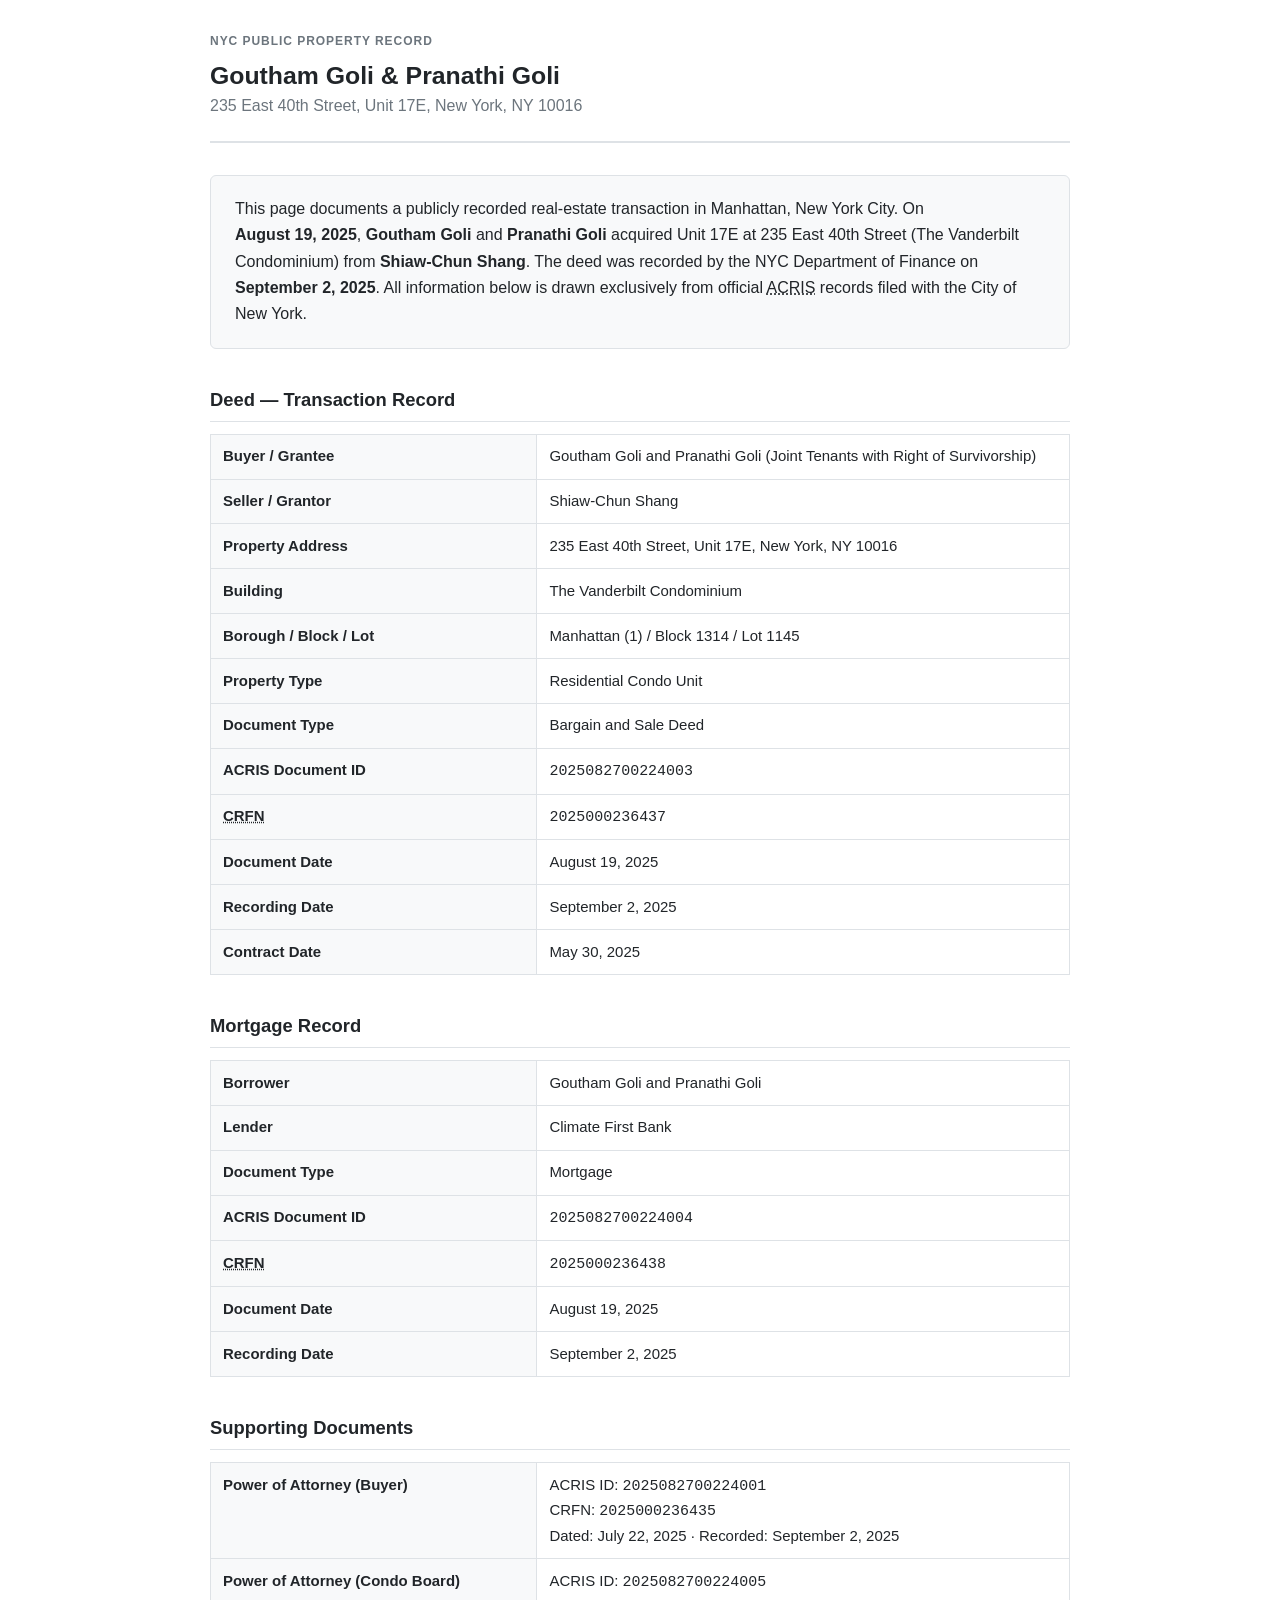
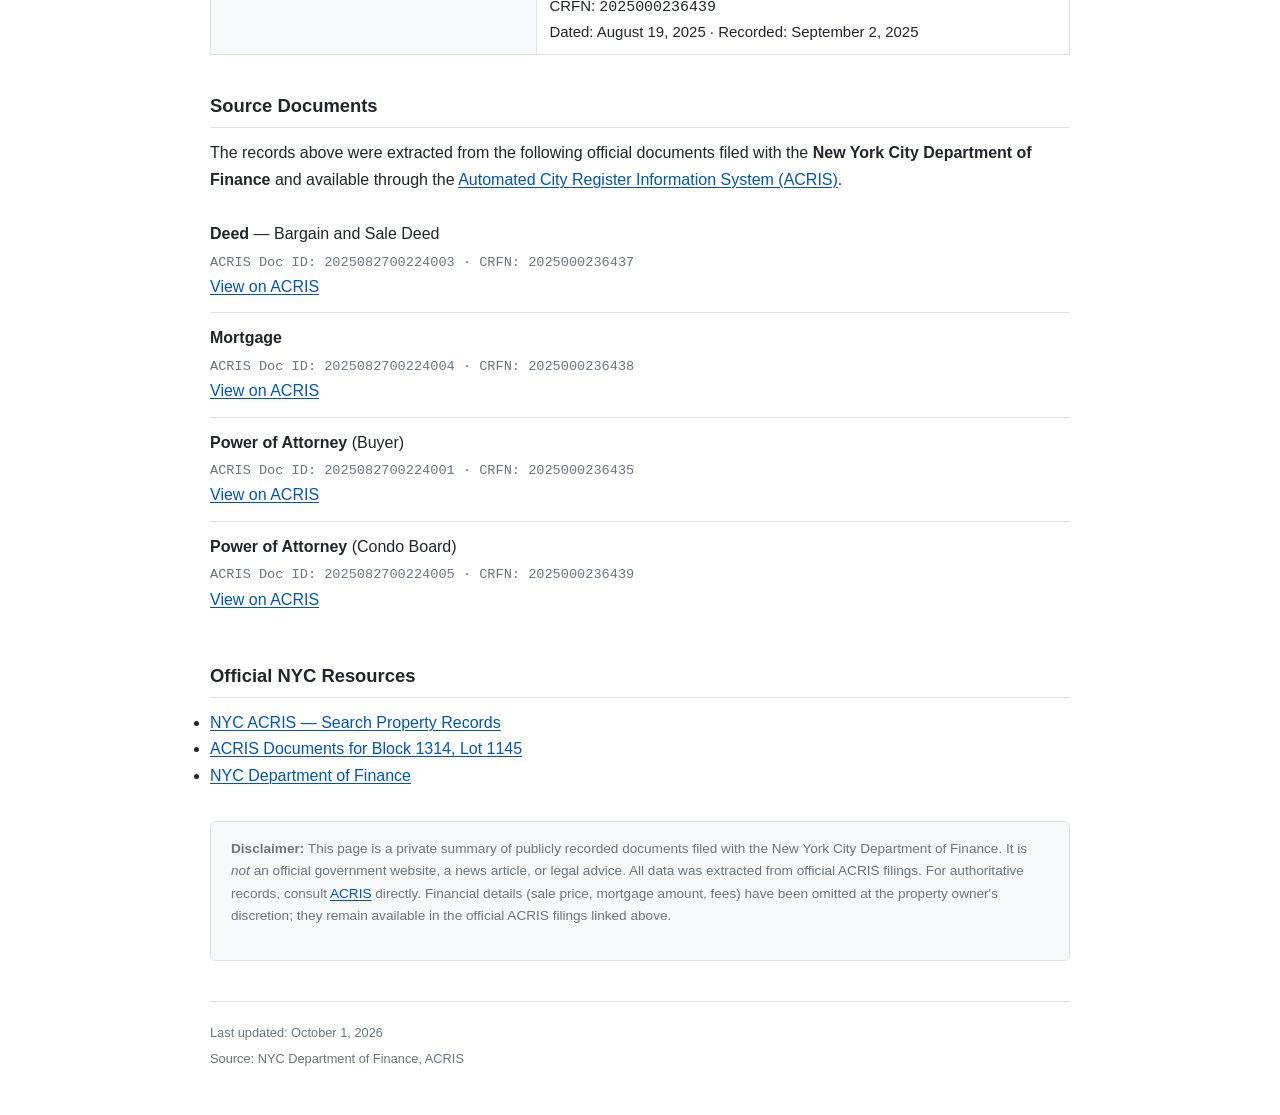
==== index.html @ 58dcd786 "Unpack site files to repo root with final GitHub Pages URLs Replace the uploaded ZIP with its conten" ====
<!DOCTYPE html>
<html lang="en">
<head>
  <meta charset="utf-8">
  <meta name="viewport" content="width=device-width, initial-scale=1">
  <title>Goutham Goli &amp; Pranathi Goli &mdash; 235 East 40th Street, Unit 17E | NYC Property Record</title>
  <meta name="description" content="Public property record for the 2025 transfer of 235 East 40th Street, Unit 17E, New York, NY 10016, to Goutham Goli and Pranathi Goli, sourced from NYC Department of Finance ACRIS documents.">
  <meta name="robots" content="index, follow">
  <link rel="canonical" href="https://nyc-acris-records.github.io/property-record/">
  <link rel="stylesheet" href="styles.css">

  <!-- Structured Data (Schema.org) -->
  <script type="application/ld+json">
  {
    "@context": "https://schema.org",
    "@type": "WebPage",
    "name": "Goutham Goli & Pranathi Goli — 235 East 40th Street, Unit 17E | NYC Property Record",
    "description": "Public property record for the 2025 transfer of 235 East 40th Street, Unit 17E, New York, NY 10016, to Goutham Goli and Pranathi Goli, sourced from NYC Department of Finance ACRIS documents.",
    "url": "https://nyc-acris-records.github.io/property-record/",
    "dateModified": "2026-10-01",
    "inLanguage": "en",
    "about": {
      "@type": "Place",
      "name": "235 East 40th Street, Unit 17E",
      "address": {
        "@type": "PostalAddress",
        "streetAddress": "235 East 40th Street, Unit 17E",
        "addressLocality": "New York",
        "addressRegion": "NY",
        "postalCode": "10016",
        "addressCountry": "US"
      }
    },
    "isPartOf": {
      "@type": "WebSite",
      "name": "NYC Property Record — Goutham Goli & Pranathi Goli",
      "url": "https://nyc-acris-records.github.io/property-record/"
    }
  }
  </script>
</head>
<body>
  <a class="skip-link" href="#main">Skip to content</a>
  <div class="container">

    <!-- Header -->
    <header class="site-header">
      <p class="site-label">NYC Public Property Record</p>
      <h1>
        Goutham Goli &amp; Pranathi Goli
        <small>235 East 40th Street, Unit 17E, New York, NY 10016</small>
      </h1>
    </header>

    <main id="main">

      <!-- Summary -->
      <section class="summary" aria-label="Transaction summary">
        <p>
          This page documents a publicly recorded real-estate transaction in
          Manhattan, New York City. On <strong>August&nbsp;19,&nbsp;2025</strong>,
          <strong>Goutham Goli</strong> and <strong>Pranathi Goli</strong>
          acquired Unit&nbsp;17E at 235&nbsp;East 40th&nbsp;Street
          (The&nbsp;Vanderbilt Condominium) from
          <strong>Shiaw-Chun&nbsp;Shang</strong>.
          The deed was recorded by the NYC Department of Finance on
          <strong>September&nbsp;2,&nbsp;2025</strong>.
          All information below is drawn exclusively from official
          <abbr title="Automated City Register Information System">ACRIS</abbr>
          records filed with the City of New&nbsp;York.
        </p>
      </section>

      <!-- Deed / Transaction Record -->
      <h2 id="deed">Deed &mdash; Transaction Record</h2>
      <table class="record-table" aria-label="Deed transaction details">
        <tbody>
          <tr>
            <th scope="row">Buyer / Grantee</th>
            <td>Goutham Goli and Pranathi Goli (Joint Tenants with Right of Survivorship)</td>
          </tr>
          <tr>
            <th scope="row">Seller / Grantor</th>
            <td>Shiaw-Chun Shang</td>
          </tr>
          <tr>
            <th scope="row">Property Address</th>
            <td>235 East 40th Street, Unit 17E, New York, NY 10016</td>
          </tr>
          <tr>
            <th scope="row">Building</th>
            <td>The Vanderbilt Condominium</td>
          </tr>
          <tr>
            <th scope="row">Borough / Block / Lot</th>
            <td>Manhattan (1) / Block 1314 / Lot 1145</td>
          </tr>
          <tr>
            <th scope="row">Property Type</th>
            <td>Residential Condo Unit</td>
          </tr>
          <tr>
            <th scope="row">Document Type</th>
            <td>Bargain and Sale Deed</td>
          </tr>
          <tr>
            <th scope="row">ACRIS Document&nbsp;ID</th>
            <td><code>2025082700224003</code></td>
          </tr>
          <tr>
            <th scope="row"><abbr title="City Register File Number">CRFN</abbr></th>
            <td><code>2025000236437</code></td>
          </tr>
          <tr>
            <th scope="row">Document Date</th>
            <td>August 19, 2025</td>
          </tr>
          <tr>
            <th scope="row">Recording Date</th>
            <td>September 2, 2025</td>
          </tr>
          <tr>
            <th scope="row">Contract Date</th>
            <td>May 30, 2025</td>
          </tr>
        </tbody>
      </table>

      <!-- Mortgage Record -->
      <h2 id="mortgage">Mortgage Record</h2>
      <table class="record-table" aria-label="Mortgage details">
        <tbody>
          <tr>
            <th scope="row">Borrower</th>
            <td>Goutham Goli and Pranathi Goli</td>
          </tr>
          <tr>
            <th scope="row">Lender</th>
            <td>Climate First Bank</td>
          </tr>
          <tr>
            <th scope="row">Document Type</th>
            <td>Mortgage</td>
          </tr>
          <tr>
            <th scope="row">ACRIS Document&nbsp;ID</th>
            <td><code>2025082700224004</code></td>
          </tr>
          <tr>
            <th scope="row"><abbr title="City Register File Number">CRFN</abbr></th>
            <td><code>2025000236438</code></td>
          </tr>
          <tr>
            <th scope="row">Document Date</th>
            <td>August 19, 2025</td>
          </tr>
          <tr>
            <th scope="row">Recording Date</th>
            <td>September 2, 2025</td>
          </tr>
        </tbody>
      </table>

      <!-- Supporting Documents -->
      <h2 id="supporting-documents">Supporting Documents</h2>
      <table class="record-table" aria-label="Supporting document details">
        <tbody>
          <tr>
            <th scope="row">Power of Attorney (Buyer)</th>
            <td>
              ACRIS&nbsp;ID: <code>2025082700224001</code><br>
              CRFN: <code>2025000236435</code><br>
              Dated: July 22, 2025 &middot; Recorded: September 2, 2025
            </td>
          </tr>
          <tr>
            <th scope="row">Power of Attorney (Condo&nbsp;Board)</th>
            <td>
              ACRIS&nbsp;ID: <code>2025082700224005</code><br>
              CRFN: <code>2025000236439</code><br>
              Dated: August 19, 2025 &middot; Recorded: September 2, 2025
            </td>
          </tr>
        </tbody>
      </table>

      <!-- Source Documents -->
      <h2 id="sources">Source Documents</h2>
      <p>
        The records above were extracted from the following official documents
        filed with the
        <strong>New York City Department of Finance</strong>
        and available through the
        <a href="https://a836-acris.nyc.gov/CP/" rel="noopener">Automated City Register Information System (ACRIS)</a>.
      </p>
      <ul class="doc-list">
        <li>
          <strong>Deed</strong> &mdash; Bargain and Sale Deed<br>
          <span class="doc-id">ACRIS Doc&nbsp;ID: 2025082700224003 &middot; CRFN: 2025000236437</span><br>
          <a href="https://a836-acris.nyc.gov/DS/DocumentSearch/DocumentImageView?doc_id=2025082700224003" rel="noopener">View on ACRIS</a>
        </li>
        <li>
          <strong>Mortgage</strong><br>
          <span class="doc-id">ACRIS Doc&nbsp;ID: 2025082700224004 &middot; CRFN: 2025000236438</span><br>
          <a href="https://a836-acris.nyc.gov/DS/DocumentSearch/DocumentImageView?doc_id=2025082700224004" rel="noopener">View on ACRIS</a>
        </li>
        <li>
          <strong>Power of Attorney</strong> (Buyer)<br>
          <span class="doc-id">ACRIS Doc&nbsp;ID: 2025082700224001 &middot; CRFN: 2025000236435</span><br>
          <a href="https://a836-acris.nyc.gov/DS/DocumentSearch/DocumentImageView?doc_id=2025082700224001" rel="noopener">View on ACRIS</a>
        </li>
        <li>
          <strong>Power of Attorney</strong> (Condo Board)<br>
          <span class="doc-id">ACRIS Doc&nbsp;ID: 2025082700224005 &middot; CRFN: 2025000236439</span><br>
          <a href="https://a836-acris.nyc.gov/DS/DocumentSearch/DocumentImageView?doc_id=2025082700224005" rel="noopener">View on ACRIS</a>
        </li>
      </ul>

      <!-- Official Links -->
      <h2 id="official-links">Official NYC Resources</h2>
      <ul>
        <li><a href="https://a836-acris.nyc.gov/CP/" rel="noopener">NYC ACRIS &mdash; Search Property Records</a></li>
        <li><a href="https://a836-acris.nyc.gov/DS/DocumentSearch/BBLResult?Borough=1&amp;Block=1314&amp;Lot=1145" rel="noopener">ACRIS Documents for Block 1314, Lot 1145</a></li>
        <li><a href="https://www.nyc.gov/site/finance/index.page" rel="noopener">NYC Department of Finance</a></li>
      </ul>

      <!-- Disclaimer -->
      <aside class="disclaimer" aria-label="Disclaimer">
        <p>
          <strong>Disclaimer:</strong> This page is a private summary of publicly
          recorded documents filed with the New York City Department of Finance.
          It is <em>not</em> an official government website, a news article, or
          legal advice. All data was extracted from official ACRIS filings.
          For authoritative records, consult
          <a href="https://a836-acris.nyc.gov/CP/" rel="noopener">ACRIS</a>
          directly. Financial details (sale price, mortgage amount, fees) have
          been omitted at the property owner's discretion; they remain available
          in the official ACRIS filings linked above.
        </p>
      </aside>

    </main>

    <!-- Footer -->
    <footer class="site-footer">
      <p>Last updated: October 1, 2026</p>
      <p>Source: NYC Department of Finance, ACRIS</p>
    </footer>

  </div>
</body>
</html>
---- styles.css ----
/* === Reset & Base === */
*,
*::before,
*::after {
  box-sizing: border-box;
  margin: 0;
  padding: 0;
}

:root {
  --color-bg: #ffffff;
  --color-surface: #f8f9fa;
  --color-border: #dee2e6;
  --color-text: #212529;
  --color-text-secondary: #6c757d;
  --color-link: #0056b3;
  --color-link-hover: #003d80;
  --color-accent: #0d6efd;
  --color-accent-light: #e7f1ff;
  --font-sans: -apple-system, BlinkMacSystemFont, "Segoe UI", Roboto, "Helvetica Neue", Arial, sans-serif;
  --font-mono: "SFMono-Regular", Consolas, "Liberation Mono", Menlo, monospace;
  --max-width: 860px;
  --gutter: 16px;
}

html {
  font-size: 16px;
  -webkit-text-size-adjust: 100%;
}

body {
  font-family: var(--font-sans);
  color: var(--color-text);
  background-color: var(--color-bg);
  line-height: 1.65;
  padding: 0 var(--gutter);
}

/* === Layout === */
.container {
  max-width: var(--max-width);
  margin: 0 auto;
  padding: 2rem 0 3rem;
}

/* === Header === */
.site-header {
  border-bottom: 2px solid var(--color-border);
  padding-bottom: 1.5rem;
  margin-bottom: 2rem;
}

.site-label {
  font-size: 0.75rem;
  font-weight: 600;
  letter-spacing: 0.08em;
  text-transform: uppercase;
  color: var(--color-text-secondary);
  margin-bottom: 0.5rem;
}

h1 {
  font-size: 1.55rem;
  font-weight: 700;
  line-height: 1.3;
  color: var(--color-text);
}

h1 small {
  display: block;
  font-size: 1rem;
  font-weight: 400;
  color: var(--color-text-secondary);
  margin-top: 0.25rem;
}

/* === Sections === */
h2 {
  font-size: 1.15rem;
  font-weight: 700;
  margin: 2.25rem 0 0.75rem;
  padding-bottom: 0.35rem;
  border-bottom: 1px solid var(--color-border);
}

p {
  margin-bottom: 1rem;
}

/* === Summary box === */
.summary {
  background: var(--color-surface);
  border: 1px solid var(--color-border);
  border-radius: 6px;
  padding: 1.25rem 1.5rem;
  margin-bottom: 2rem;
}

.summary p {
  margin-bottom: 0;
}

/* === Table === */
.record-table {
  width: 100%;
  border-collapse: collapse;
  margin-bottom: 1.5rem;
  font-size: 0.935rem;
}

.record-table caption {
  text-align: left;
  font-weight: 600;
  font-size: 1rem;
  padding-bottom: 0.5rem;
}

.record-table th,
.record-table td {
  text-align: left;
  padding: 0.6rem 0.75rem;
  border: 1px solid var(--color-border);
  vertical-align: top;
}

.record-table th {
  background: var(--color-surface);
  font-weight: 600;
  white-space: nowrap;
  width: 38%;
}

.record-table td {
  background: var(--color-bg);
}

/* === Document list === */
.doc-list {
  list-style: none;
  padding: 0;
}

.doc-list li {
  padding: 0.75rem 0;
  border-bottom: 1px solid var(--color-border);
}

.doc-list li:last-child {
  border-bottom: none;
}

.doc-id {
  font-family: var(--font-mono);
  font-size: 0.85rem;
  color: var(--color-text-secondary);
}

/* === Links === */
a {
  color: var(--color-link);
  text-decoration: underline;
  text-decoration-thickness: 1px;
  text-underline-offset: 2px;
}

a:hover,
a:focus {
  color: var(--color-link-hover);
}

/* === Disclaimer / Footer === */
.disclaimer {
  background: var(--color-surface);
  border: 1px solid var(--color-border);
  border-radius: 6px;
  padding: 1rem 1.25rem;
  font-size: 0.85rem;
  color: var(--color-text-secondary);
  margin-top: 2rem;
}

.site-footer {
  margin-top: 2.5rem;
  padding-top: 1.25rem;
  border-top: 1px solid var(--color-border);
  font-size: 0.8rem;
  color: var(--color-text-secondary);
}

.site-footer p {
  margin-bottom: 0.35rem;
}

/* === Responsive === */
@media (max-width: 600px) {
  h1 {
    font-size: 1.3rem;
  }

  .record-table th,
  .record-table td {
    display: block;
    width: 100%;
    border: none;
    padding: 0.3rem 0;
  }

  .record-table th {
    background: none;
    font-size: 0.8rem;
    color: var(--color-text-secondary);
    text-transform: uppercase;
    letter-spacing: 0.04em;
    padding-top: 0.75rem;
  }

  .record-table td {
    padding-bottom: 0.5rem;
    border-bottom: 1px solid var(--color-border);
  }

  .record-table tr:last-child td:last-child {
    border-bottom: none;
  }
}

/* === Skip link (accessibility) === */
.skip-link {
  position: absolute;
  top: -100%;
  left: 0;
  padding: 0.5rem 1rem;
  background: var(--color-accent);
  color: #fff;
  text-decoration: none;
  z-index: 1000;
}

.skip-link:focus {
  top: 0;
}
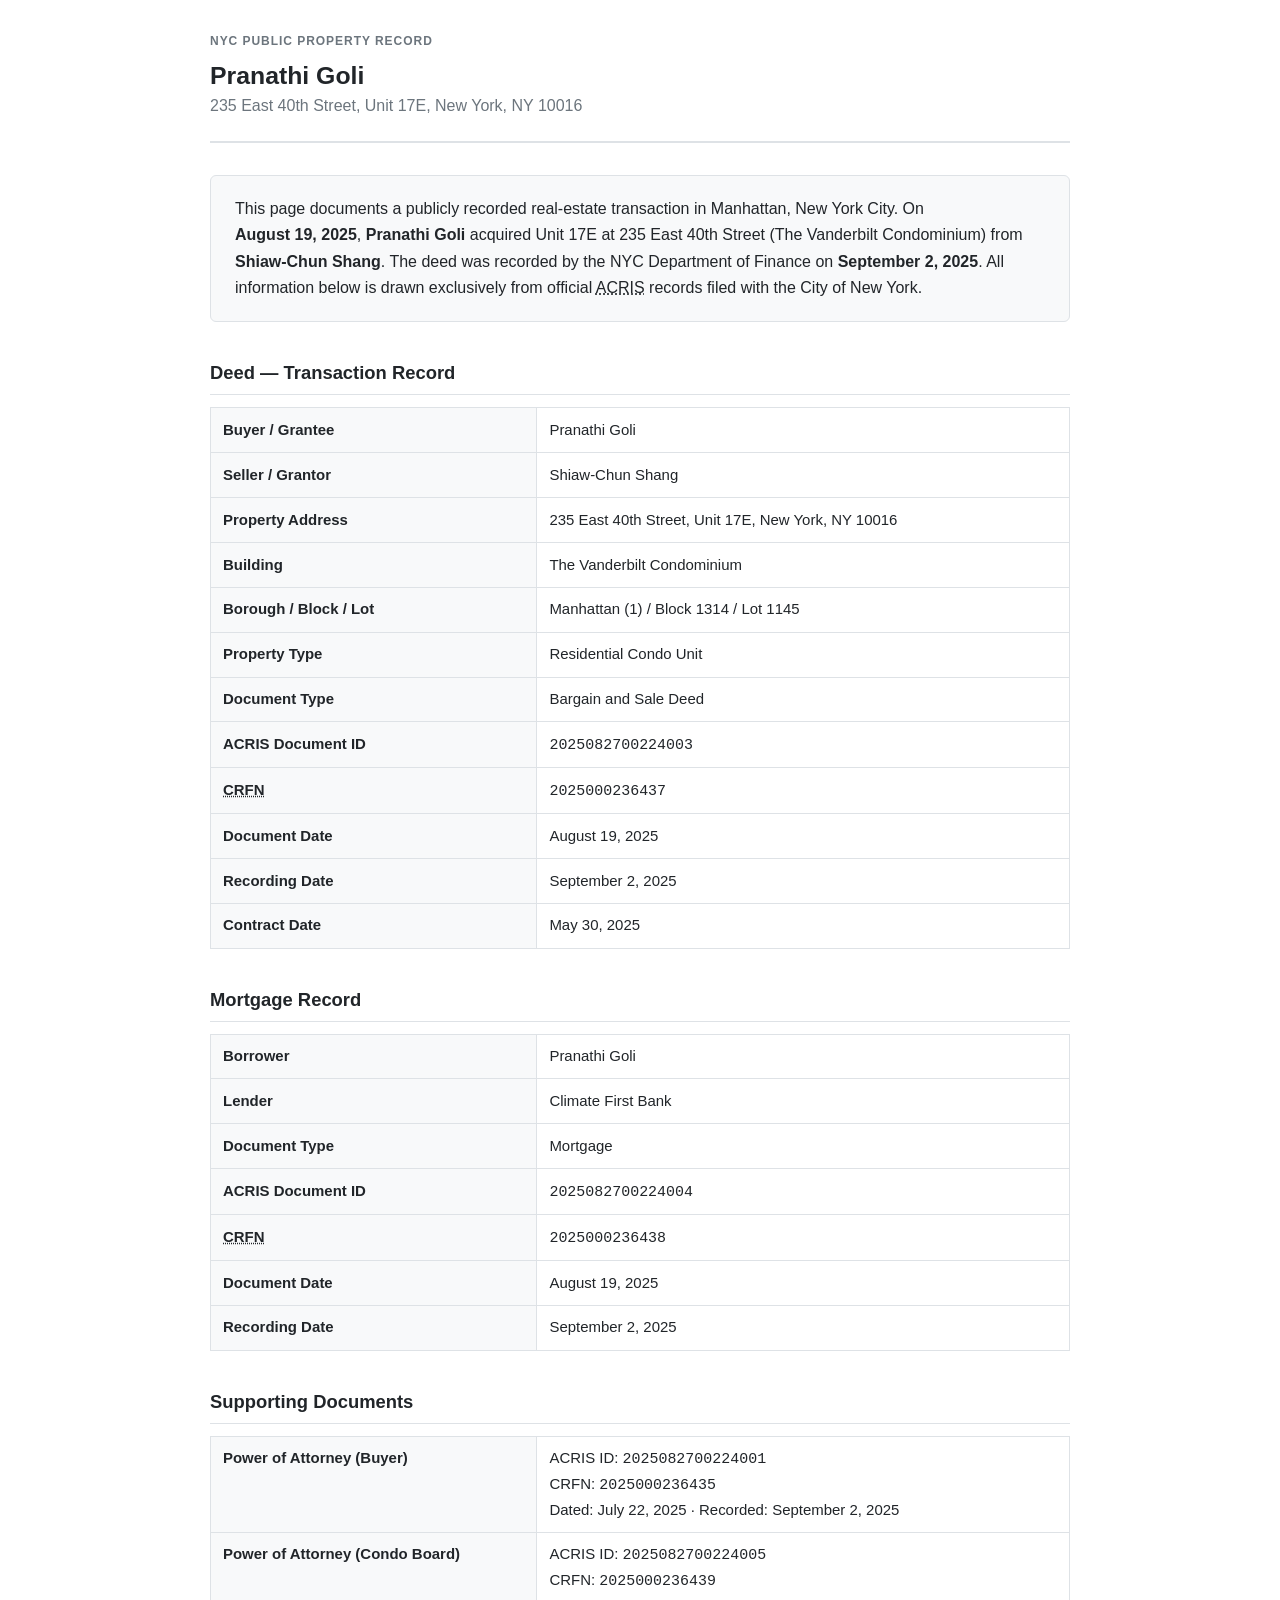
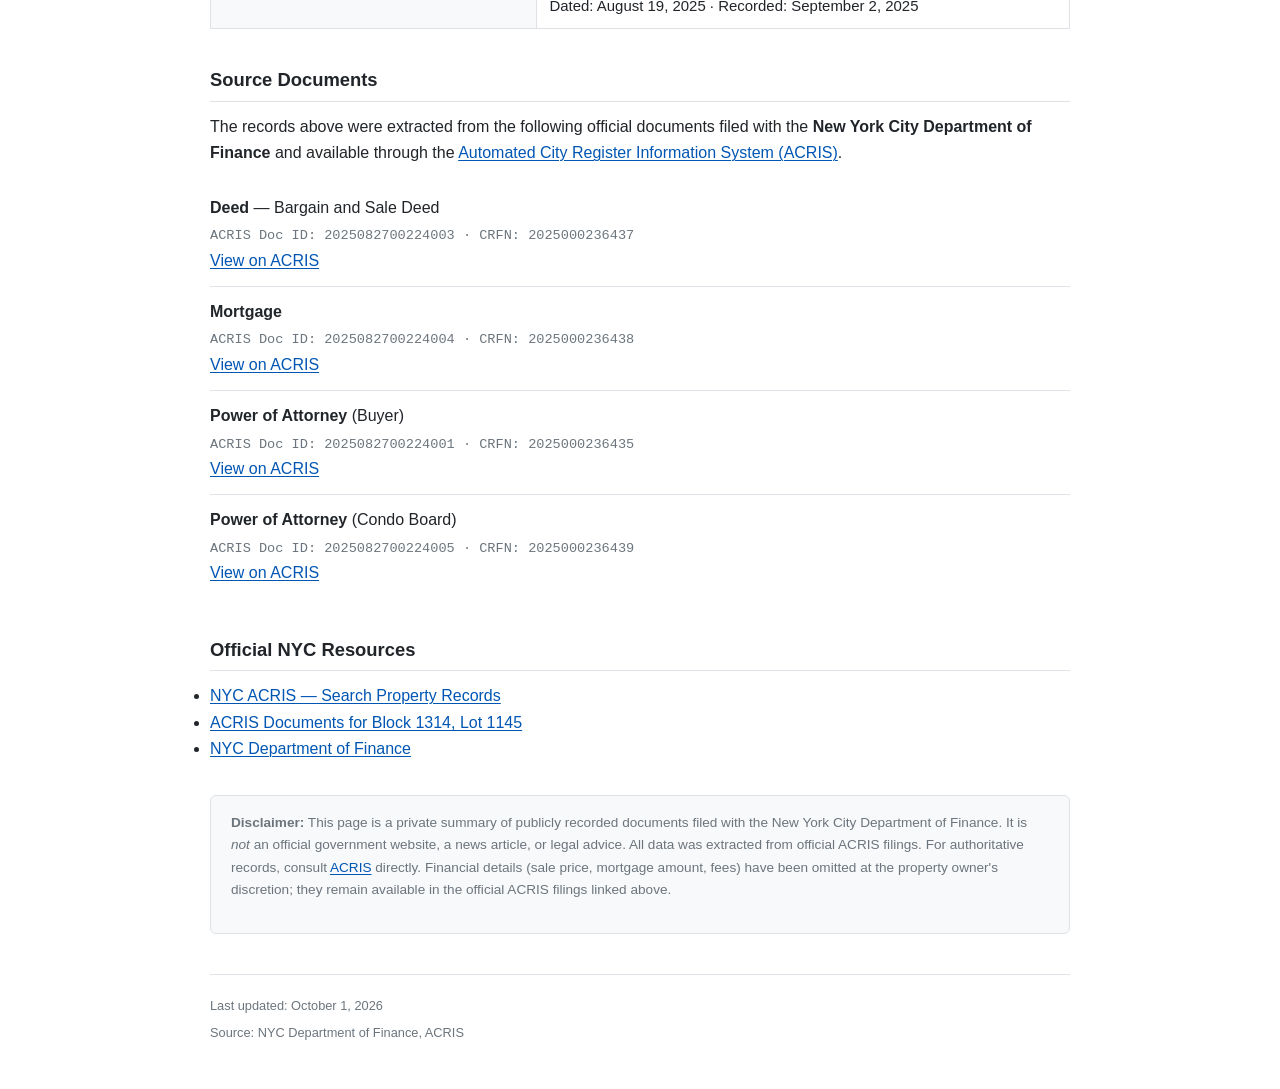
==== commit 0cb51dbf: "List only Pranathi Goli as buyer Co-Authored-By: Claude Sonnet 5.5 <noreply@anthropic.com> Claude-Se" ====
--- a/index.html
+++ b/index.html
@@ -3,8 +3,8 @@
 <head>
   <meta charset="utf-8">
   <meta name="viewport" content="width=device-width, initial-scale=1">
-  <title>Goutham Goli &amp; Pranathi Goli &mdash; 235 East 40th Street, Unit 17E | NYC Property Record</title>
-  <meta name="description" content="Public property record for the 2025 transfer of 235 East 40th Street, Unit 17E, New York, NY 10016, to Goutham Goli and Pranathi Goli, sourced from NYC Department of Finance ACRIS documents.">
+  <title>Pranathi Goli &mdash; 235 East 40th Street, Unit 17E | NYC Property Record</title>
+  <meta name="description" content="Public property record for the 2025 transfer of 235 East 40th Street, Unit 17E, New York, NY 10016, to Pranathi Goli, sourced from NYC Department of Finance ACRIS documents.">
   <meta name="robots" content="index, follow">
   <link rel="canonical" href="https://nyc-acris-records.github.io/property-record/">
   <link rel="stylesheet" href="styles.css">
@@ -14,8 +14,8 @@
   {
     "@context": "https://schema.org",
     "@type": "WebPage",
-    "name": "Goutham Goli & Pranathi Goli — 235 East 40th Street, Unit 17E | NYC Property Record",
-    "description": "Public property record for the 2025 transfer of 235 East 40th Street, Unit 17E, New York, NY 10016, to Goutham Goli and Pranathi Goli, sourced from NYC Department of Finance ACRIS documents.",
+    "name": "Pranathi Goli — 235 East 40th Street, Unit 17E | NYC Property Record",
+    "description": "Public property record for the 2025 transfer of 235 East 40th Street, Unit 17E, New York, NY 10016, to Pranathi Goli, sourced from NYC Department of Finance ACRIS documents.",
     "url": "https://nyc-acris-records.github.io/property-record/",
     "dateModified": "2026-10-01",
     "inLanguage": "en",
@@ -33,7 +33,7 @@
     },
     "isPartOf": {
       "@type": "WebSite",
-      "name": "NYC Property Record — Goutham Goli & Pranathi Goli",
+      "name": "NYC Property Record — Pranathi Goli",
       "url": "https://nyc-acris-records.github.io/property-record/"
     }
   }
@@ -47,7 +47,7 @@
     <header class="site-header">
       <p class="site-label">NYC Public Property Record</p>
       <h1>
-        Goutham Goli &amp; Pranathi Goli
+        Pranathi Goli
         <small>235 East 40th Street, Unit 17E, New York, NY 10016</small>
       </h1>
     </header>
@@ -59,7 +59,7 @@
         <p>
           This page documents a publicly recorded real-estate transaction in
           Manhattan, New York City. On <strong>August&nbsp;19,&nbsp;2025</strong>,
-          <strong>Goutham Goli</strong> and <strong>Pranathi Goli</strong>
+          <strong>Pranathi Goli</strong>
           acquired Unit&nbsp;17E at 235&nbsp;East 40th&nbsp;Street
           (The&nbsp;Vanderbilt Condominium) from
           <strong>Shiaw-Chun&nbsp;Shang</strong>.
@@ -77,7 +77,7 @@
         <tbody>
           <tr>
             <th scope="row">Buyer / Grantee</th>
-            <td>Goutham Goli and Pranathi Goli (Joint Tenants with Right of Survivorship)</td>
+            <td>Pranathi Goli</td>
           </tr>
           <tr>
             <th scope="row">Seller / Grantor</th>
@@ -132,7 +132,7 @@
         <tbody>
           <tr>
             <th scope="row">Borrower</th>
-            <td>Goutham Goli and Pranathi Goli</td>
+            <td>Pranathi Goli</td>
           </tr>
           <tr>
             <th scope="row">Lender</th>
